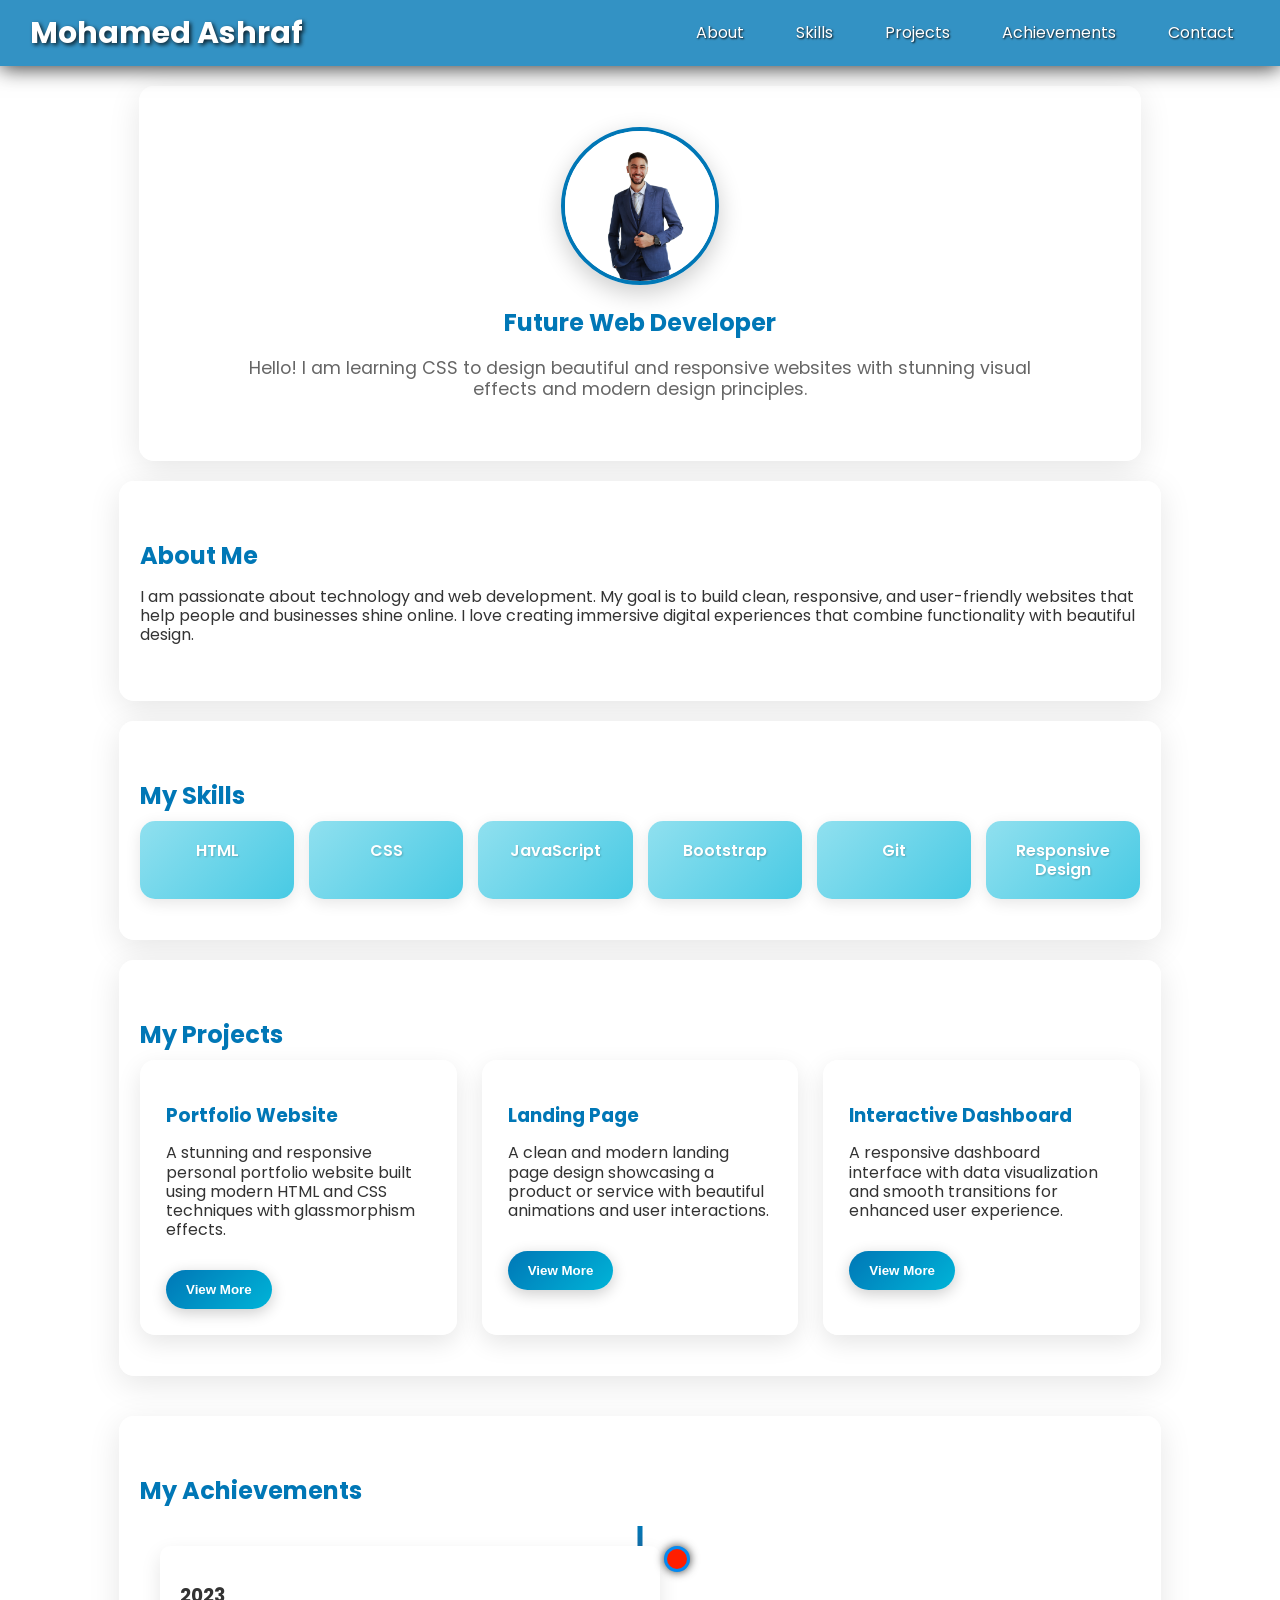
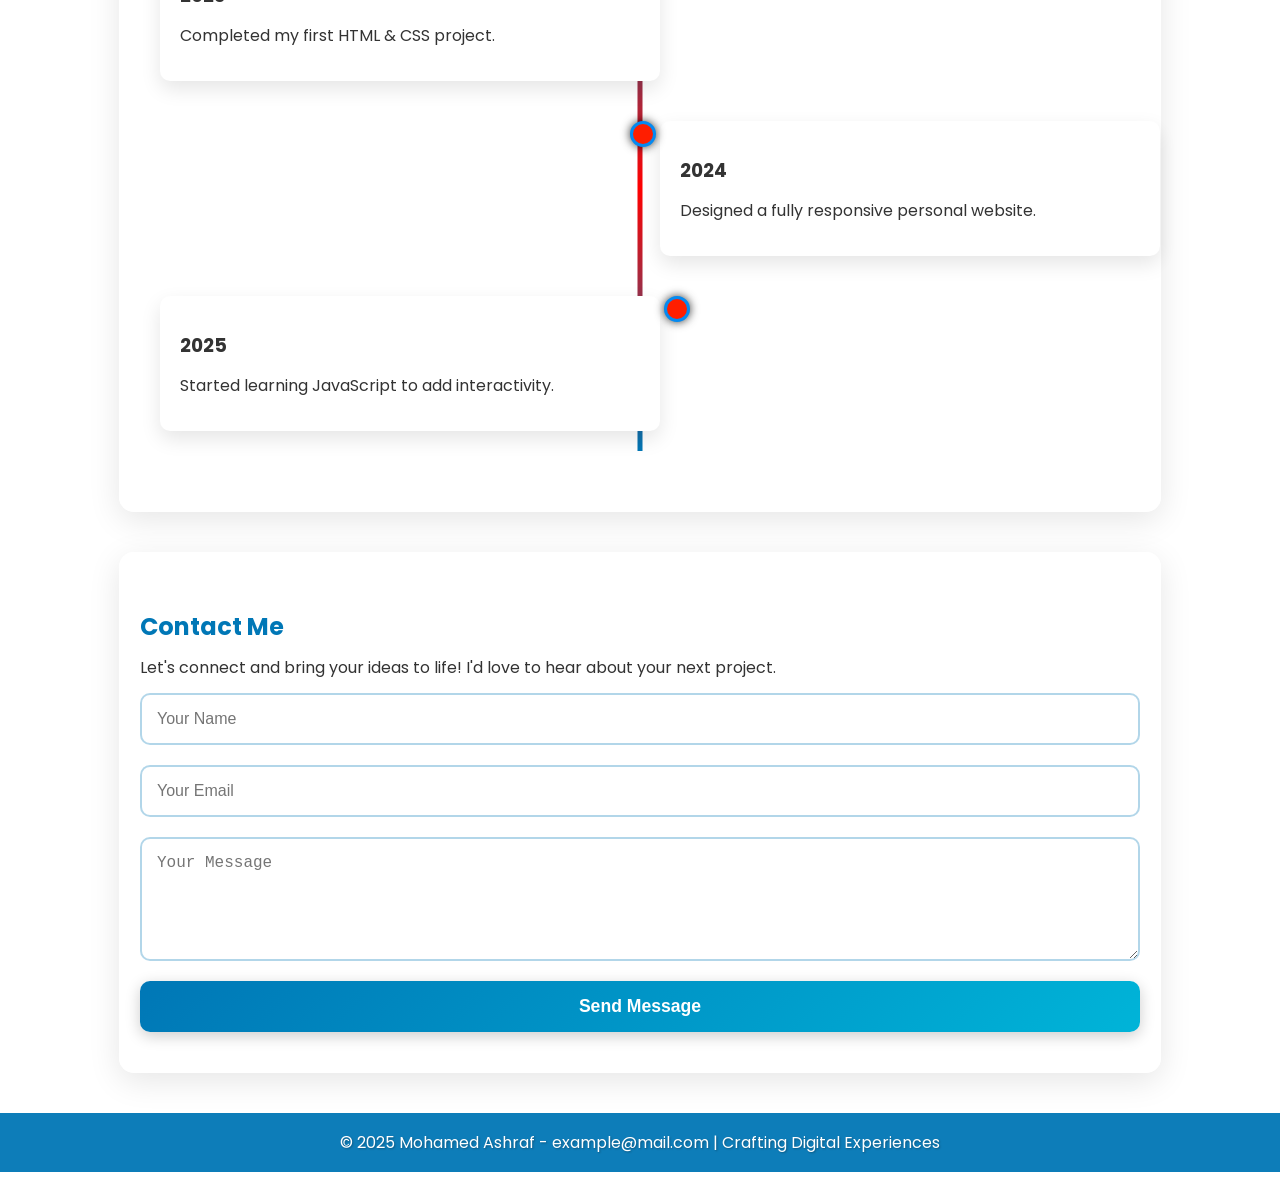
==== profile.html @ 74e9872f "My first upload files" ====
<!DOCTYPE html>
<html lang="en">

<head>
  <meta charset="UTF-8">
  <title>My Portfolio</title>
  <link href="https://fonts.googleapis.com/css2?family=Poppins:wght@400;600&display=swap" rel="stylesheet">
  <link rel="stylesheet" href="profile.css">
</head>

<body>

  <!-- Header -->
  <header>
    <h1>Mohamed Ashraf</h1>
    <nav>
      <ul>
        <li><a href="#about">About</a></li>
        <li><a href="#skills">Skills</a></li>
        <li><a href="#projects">Projects</a></li>
        <li><a href="#achievements">Achievements</a></li>
        <li><a href="#contact">Contact</a></li>
      </ul>
    </nav>
  </header>

  <!-- Profile -->
  <div class="profile">
    <img src="50.jpg" alt="Profile Picture">
    <h2>Future Web Developer</h2>
    <p>Hello! I am learning CSS to design beautiful and responsive websites with stunning visual effects and modern
      design principles.</p>
  </div>

  <!-- About -->
  <section id="about">
    <h2>About Me</h2>
    <p>I am passionate about technology and web development. My goal is to build clean, responsive, and user-friendly
      websites that help people and businesses shine online. I love creating immersive digital experiences that combine
      functionality with beautiful design.</p>
  </section>

  <!-- Skills -->
  <section id="skills">
    <h2>My Skills</h2>
    <div class="skills">
      <div class="skill">HTML</div>
      <div class="skill">CSS</div>
      <div class="skill">JavaScript</div>
      <div class="skill">Bootstrap</div>
      <div class="skill">Git</div>
      <div class="skill">Responsive Design</div>
    </div>
  </section>

  <!-- Projects -->
  <section id="projects">
    <h2>My Projects</h2>
    <div class="projects">
      <div class="project">
        <h3>Portfolio Website</h3>
        <p>A stunning and responsive personal portfolio website built using modern HTML and CSS techniques with
          glassmorphism effects.</p>
        <button>View More</button>
      </div>
      <div class="project">
        <h3>Landing Page</h3>
        <p>A clean and modern landing page design showcasing a product or service with beautiful animations and user
          interactions.</p>
        <button>View More</button>
      </div>
      <div class="project">
        <h3>Interactive Dashboard</h3>
        <p>A responsive dashboard interface with data visualization and smooth transitions for enhanced user experience.
        </p>
        <button>View More</button>
      </div>
    </div>
  </section>

  <!-- Achievements -->
  <section id="achievements">
    <h2>My Achievements</h2>
    <div class="timeline">
      <div class="achievement left">
        <div class="content">
          <h3>2023</h3>
          <p>Completed my first HTML & CSS project.</p>
        </div>
      </div>
      <div class="achievement right">
        <div class="content">
          <h3>2024</h3>
          <p>Designed a fully responsive personal website.</p>
        </div>
      </div>
      <div class="achievement left">
        <div class="content">
          <h3>2025</h3>
          <p>Started learning JavaScript to add interactivity.</p>
        </div>
      </div>
    </div>
  </section>

  <!-- Contact -->
  <section id="contact">
    <h2>Contact Me</h2>
    <p>Let's connect and bring your ideas to life! I'd love to hear about your next project.</p>
    <form>
      <input type="text" placeholder="Your Name" required>
      <input type="email" placeholder="Your Email" required>
      <textarea rows="5" placeholder="Your Message" required></textarea>
      <button type="submit">Send Message</button>
    </form>
  </section>

  <!-- Footer -->
  <footer>
    © 2025 Mohamed Ashraf - example@mail.com | Crafting Digital Experiences
  </footer>

</body>

</html>
---- profile.css ----
/* General Styles */
    body {
      font-family: 'Poppins', sans-serif;
      margin: 0;
      padding: 0;
      color: #333;
      line-height: 1.2;
      background-image: linear-gradient(rgba(0, 119, 182, 0.8)), 
                        url('https://images.unsplash.com/photo-1451187580459-43490279c0fa?ixlib=rb-4.0.3&auto=format&fit=crop&w=2072&q=80');
      background-size: cover;
      background-position: center;
      background-attachment: fixed;
      background-repeat: no-repeat;
      min-height: 100vh;
    }

    section, .profile {
      backdrop-filter: blur(10px);
      background: rgba(255, 255, 255, 0.95);
      border-radius: 15px;
      margin: 20px auto;
      box-shadow: 0 8px 32px rgba(0, 0, 0, 0.1);
      border: 1px solid rgba(255, 255, 255, 0.2);
    }

    h2 {
      color: #0077b6;
      margin-bottom: 10px;
    }

    a {
      text-decoration: none;
      color: inherit;
    }

    /* Header */
    header {
      background: rgba(0, 119, 182, 0.8);
      backdrop-filter: blur(8px);
      color: white;
      padding: 15px 30px;
      display: flex;
      justify-content: space-between;
      align-items: center;
      position: sticky;
      top: 0;
      z-index: 1000;
      box-shadow: 0 2px 20px rgba(0, 0, 0, 0.8);
    }

    header h1 {
      margin: 0;
      font-size: 30px;
      text-shadow: 2px 2px 4px rgba(0, 0, 0, 0.8);
    }

    nav ul {
      list-style: none;
      display: flex;
      gap: 20px;
      margin: 0;
      padding: 0;
    }

    nav ul li a{
      color: white;
      transition: all 1s;
      padding: 8px 16px;
      border-radius: 20px;
      text-shadow: 1px 1px 2px rgba(0, 0, 0, 0.9);
    }

    nav ul li a:hover {
      background: rgb(88, 1, 1);
      transform: translateX(10px); 
    }

    /* Profile Section */
    .profile {
      text-align: center;
      padding: 40px 100px;
      max-width: 800px;
    }

    .profile img {
      width: 150px;
      height: 150px;
      border-radius: 50%;
      border: 4px solid #0077b6;
      box-shadow: 0 8px 25px rgba(0, 0, 0, 0.2);
      transition: all 0.5s;
    }

    .profile img:hover {
      transform: scale(1.05);
    }

    .profile p {
      font-size: 1.1rem;
      color: #666;
      max-width: 800px;
      margin: 20px auto;
    }

    /* Sections */
    section {
      max-width: 1000px;
      margin: 20px auto;
      padding: 40px 20px;
    }

    /* Skills Grid */
    .skills {
      display: grid;
      grid-template-columns: repeat(auto-fit, minmax(120px, 1fr));
      gap: 15px;
    }

    .skill {
      background: linear-gradient(135deg, #90e0ef, #48cae4);
      text-align: center;
      padding: 20px;
      border-radius: 15px;
      transition: all 0.3s;
      font-weight: 600;
      color: white;
      text-shadow: 1px 1px 2px rgba(0, 0, 0, 0.2);
      box-shadow: 0 4px 15px rgba(0, 0, 0, 0.1);
    }

    .skill:hover {
      background: linear-gradient(135deg, #0077b6, #023e8a);
      transform: translateY(-5px) scale(1.02);
      box-shadow: 0 8px 25px rgba(0, 0, 0, 0.2);
    }

    /* Projects */
    .projects {
      display: grid;
      grid-template-columns: repeat(auto-fit, minmax(280px, 1fr));
      gap: 25px;
    }

    /* .project:nth-child(1){
      background-color: yellow;
    } */

    .project {
      background: rgba(255, 255, 255, 0.9);
      padding: 25px;
      border-radius: 15px;
      box-shadow: 0 8px 25px rgba(0, 0, 0, 0.1);
      transition: all 0.3s;
      border: 1px solid rgba(255, 255, 255, 0.3);
    }


    .project:hover {
      transform: translateY(-10px);
      box-shadow: 0 15px 40px rgba(0, 119, 182, 0.5);
    }

    .project h3 {
      color: #0077b6;
      margin-bottom: 15px;
    }

    .project button {
      margin-top: 15px;
      padding: 12px 20px;
      border: none;
      background: linear-gradient(135deg, #0077b6, #00b4d8);
      color: white;
      border-radius: 25px;
      cursor: pointer;
      transition: all 0.3s;
      font-weight: 600;
      box-shadow: 0 4px 15px rgba(0, 0, 0, 0.2);
    }

    .project button:hover {
      background: linear-gradient(135deg, #023e8a, #0077b6);
      transform: translateY(-2px);
      box-shadow: 0 6px 20px rgba(0, 0, 0, 0.3);
    }

    /* Timeline Section */
    #achievements {
      max-width: 1000px;
      margin: 40px auto;
      padding: 40px 20px;
      position: relative;
    }

    .timeline {
      position: relative;
      margin: 20px 0;
    }

    .timeline::before {
      content: "";
      position: absolute;
      top: 0;
      bottom: 0;
      left: 50%;
      width: 5px;
      background: linear-gradient(#0077b6, #ff0000, #0077b6);
      transform: translateX(-50%);
    }

    .achievement {
      width: 50%;
      padding: 20px;
      position: relative;
    }

    .achievemet.left {
      left: 0;
      text-align: right;
    }

    .achievement.right {
      left: 50%;
    }

    .achievement .content {
      background: white;
      padding: 20px;
      border-radius: 10px;
      position: relative;
      box-shadow: 0 8px 20px rgba(0,0,0,0.1);
      transition: transform 0.3s;
    }

    .achievement .content:hover {
      transform: scale(1.05);
    }

    .achievement::after {
      content: "";
      position: absolute;
      top: 20px;
      width: 20px;
      height: 20px;
      border-radius: 50%;
      background: #ff1e00;
      border: 3px solid rgb(4, 138, 241);
      box-shadow: 0 0 10px rgba(0,0,0,0.8);
    }

    .achievement.left::after {
      right: -10px;
    }

    .achievement.right::after {
      left: -10px;
    }

    /* Contact Form */
    form {
      display: flex;
      flex-direction: column;
      gap: 20px;
      max-width: 1000px;
    }

    form input, form textarea {
      padding: 15px;
      border: 2px solid rgba(0, 119, 182, 0.3);
      border-radius: 10px;
      font-size: 1rem;
      background: rgba(255, 255, 255, 0.9);
      transition: all 0.3s;
    }

    form input:focus, form textarea:focus {
      outline: none;
      border-color: #0077b6;
      box-shadow: 0 0 15px rgba(0, 119, 182, 0.2);
    }

    form button {
      padding: 15px;
      border: none;
      background: linear-gradient(135deg, #0077b6, #00b4d8);
      color: white;
      border-radius: 10px;
      font-size: 1.1rem;
      cursor: pointer;
      transition: all 0.3s;
      font-weight: 600;
      box-shadow: 0 4px 15px rgba(0, 0, 0, 0.2);
    }

    form button:hover {
      background: linear-gradient(135deg, #023e8a, #0077b6);
      transform: translateY(-2px);
      box-shadow: 0 6px 20px rgba(0, 0, 0, 0.3);
    }

    /* Footer */
    footer {
      background: rgba(0, 119, 182, 0.95);
      backdrop-filter: blur(10px);
      color: white;
      text-align: center;
      padding: 20px;
      margin-top: 40px;
      text-shadow: 1px 1px 2px rgba(0, 0, 0, 0.3);
    }

    /* Responsive */
    @media (max-width: 768px) {
      header {
        flex-direction: column;
        gap: 15px;
      }

      nav ul {
        flex-wrap: wrap;
        justify-content: center;
      }

      .profile h2 {
        font-size: 1.8rem;
      }

      section {
        margin: 15px;
        padding: 30px 15px;
      }

      .achievement {
        width: 100%;
        left: 0 !important;
        text-align: left;
        margin-bottom: 20px;
      }

      .timeline::before {
        left: 10px;
      }

      .achievement::after {
        left: -10px;
      }
    }
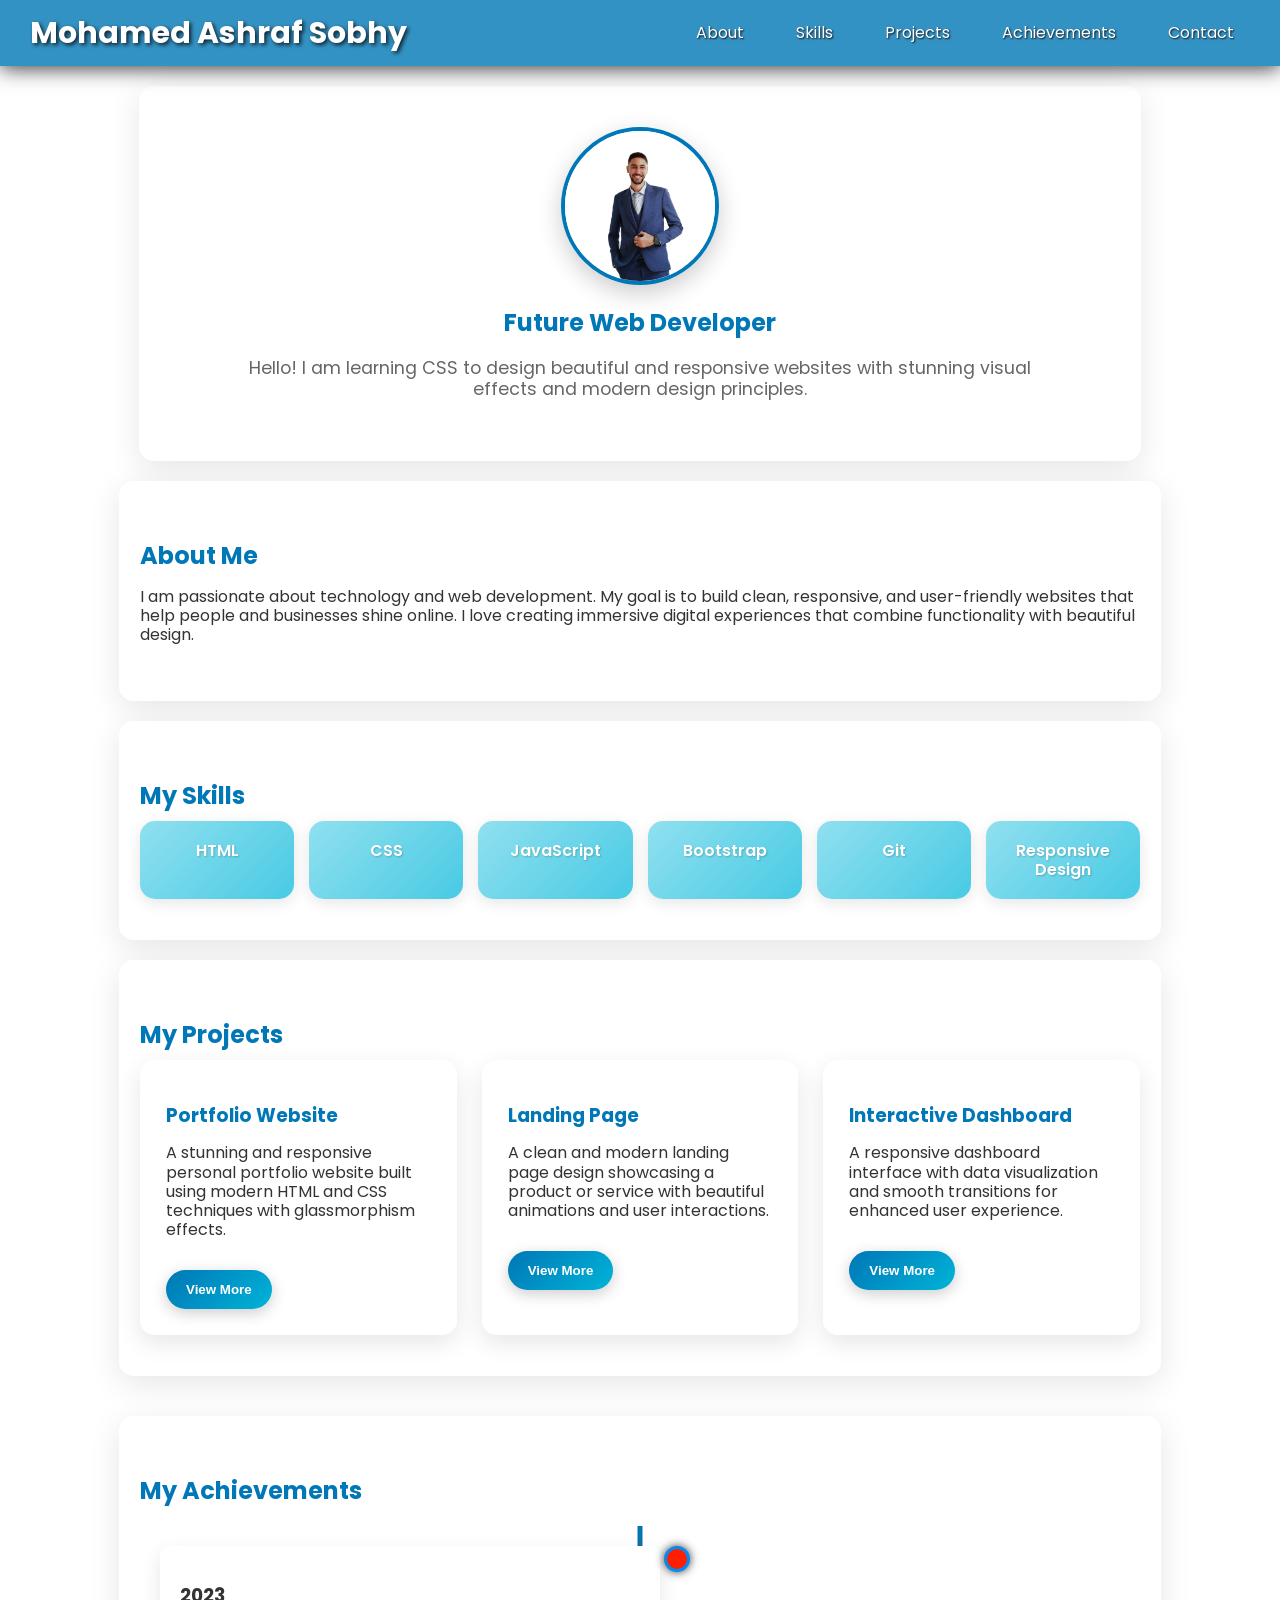
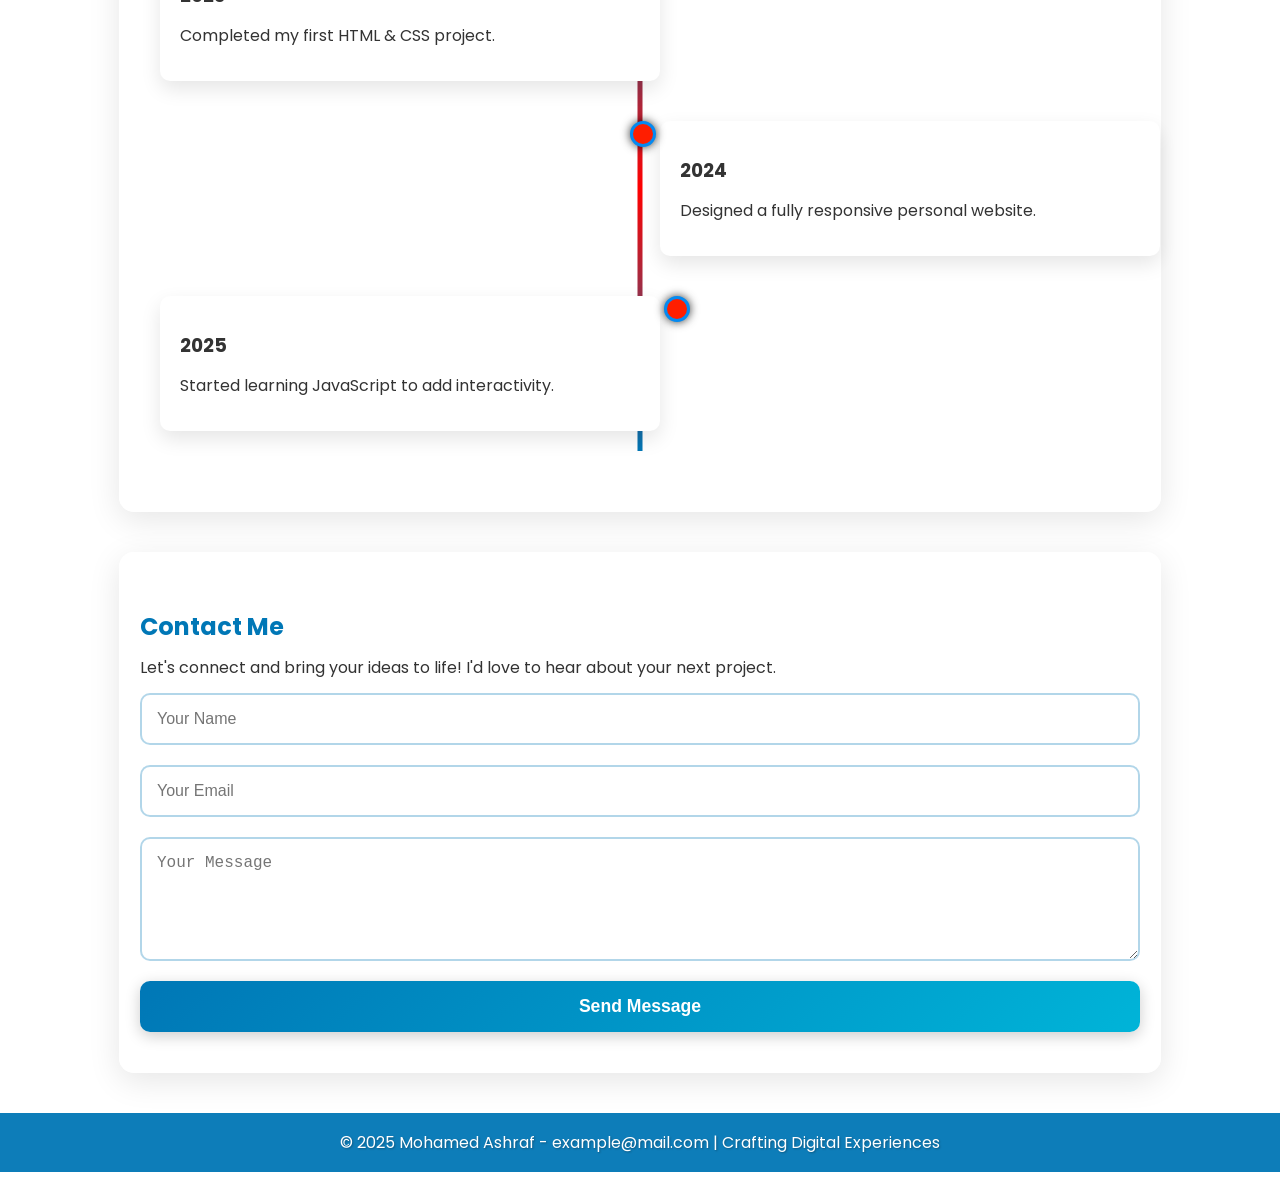
==== commit e532e1ef: "edit in header name in html" ====
--- a/profile.html
+++ b/profile.html
@@ -12,7 +12,7 @@
 
   <!-- Header -->
   <header>
-    <h1>Mohamed Ashraf</h1>
+    <h1>Mohamed Ashraf Sobhy</h1>
     <nav>
       <ul>
         <li><a href="#about">About</a></li>
